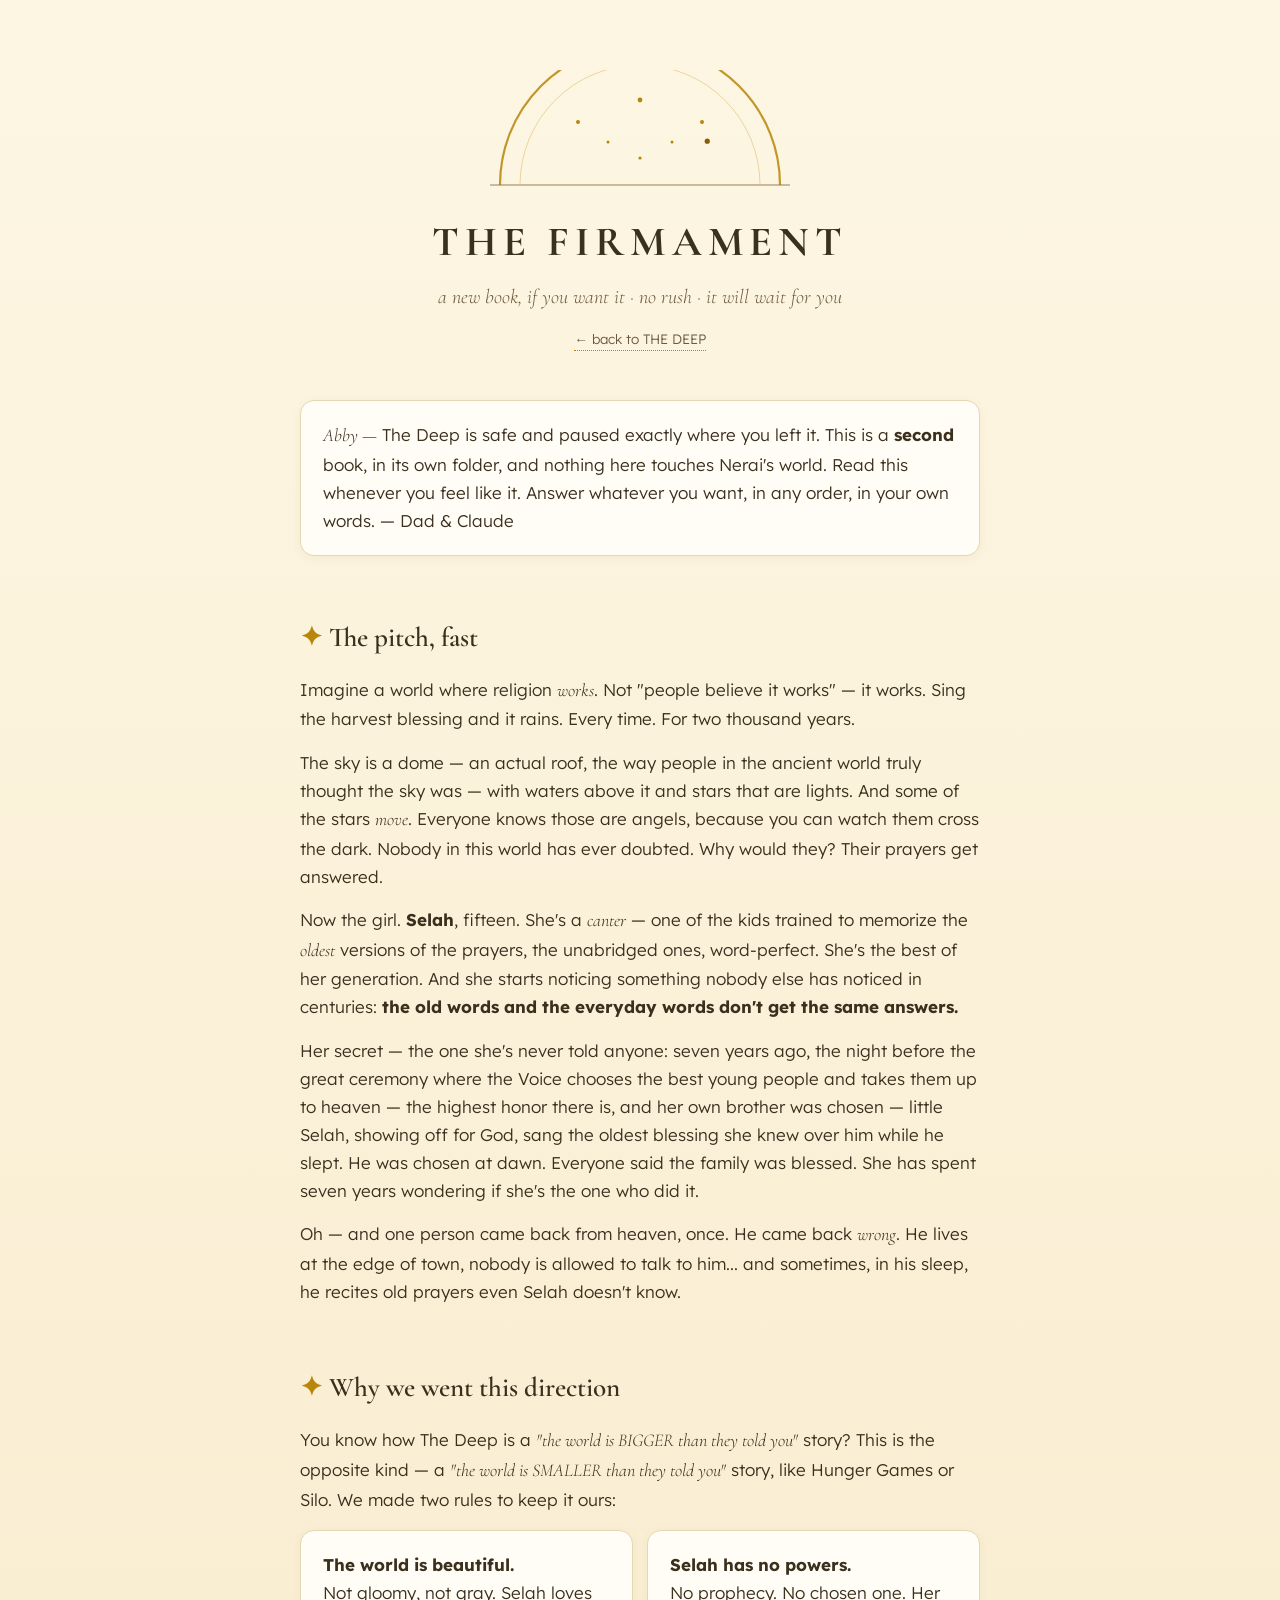
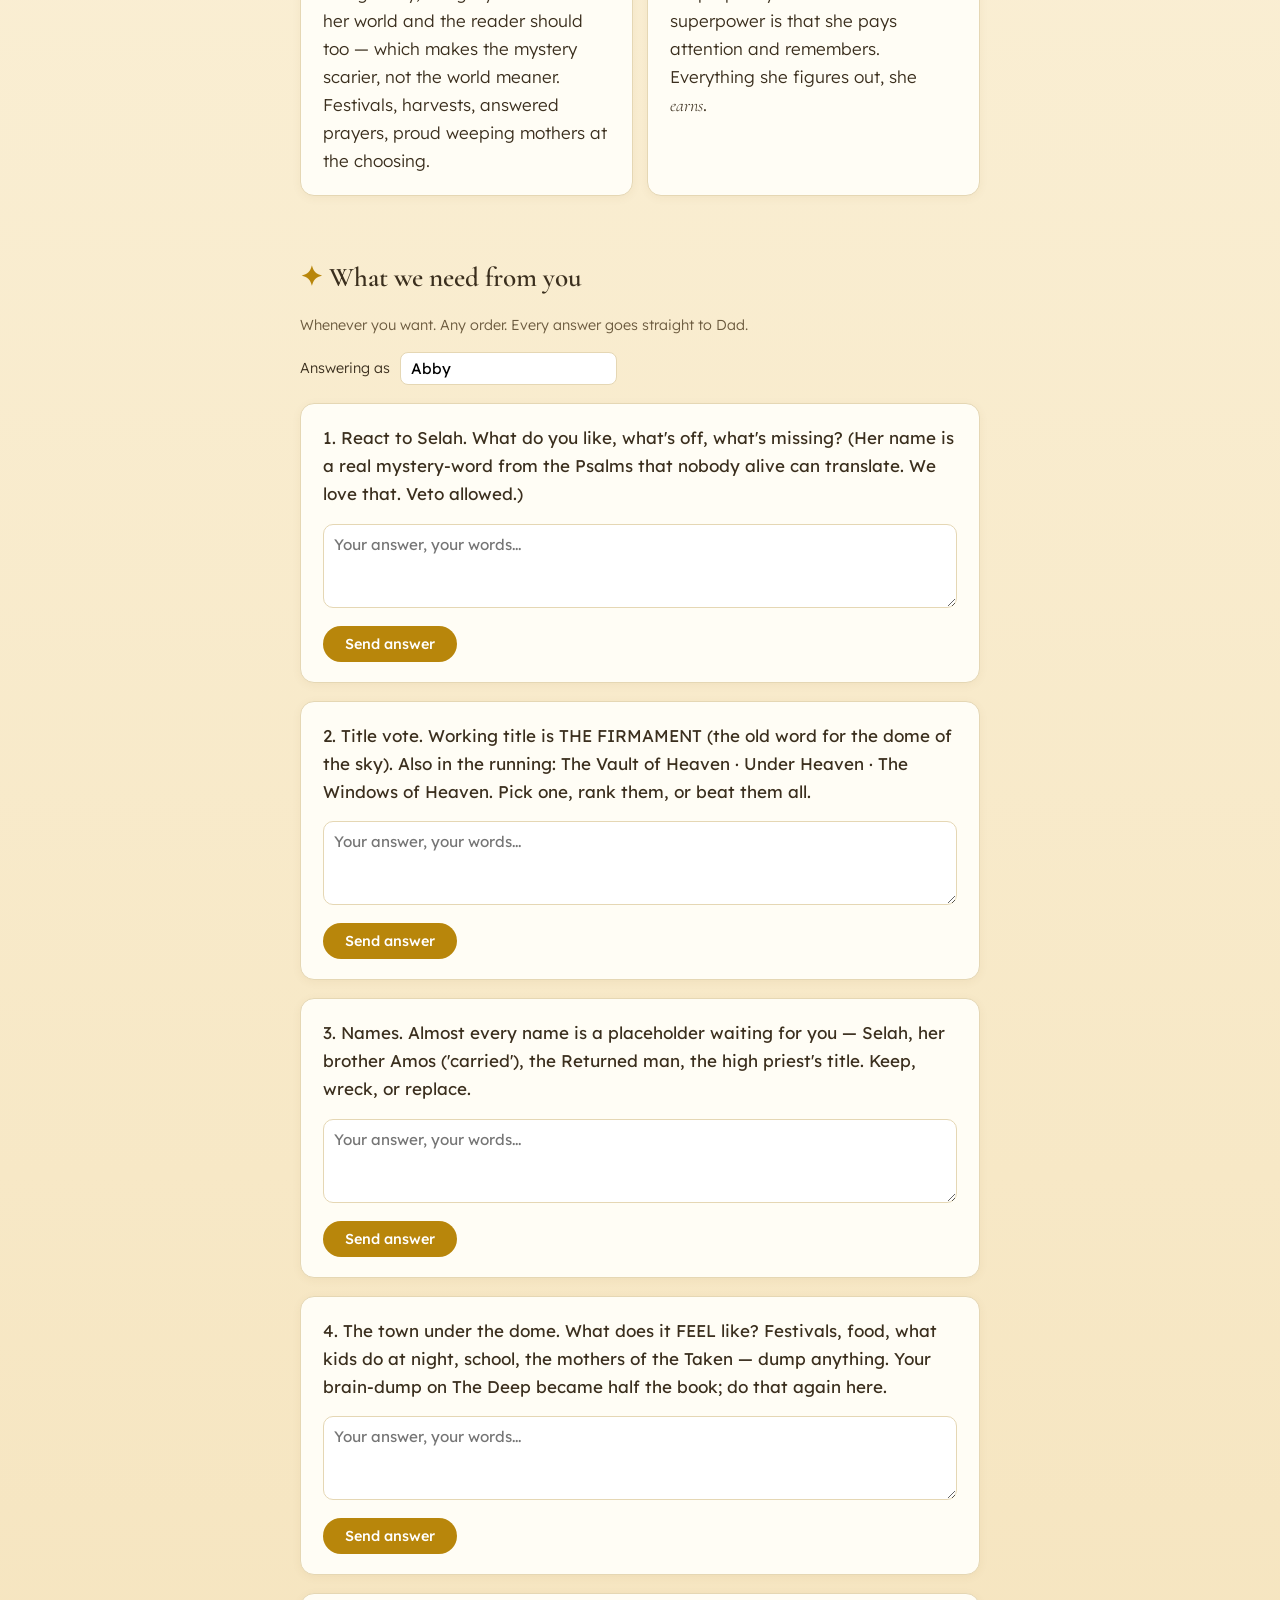
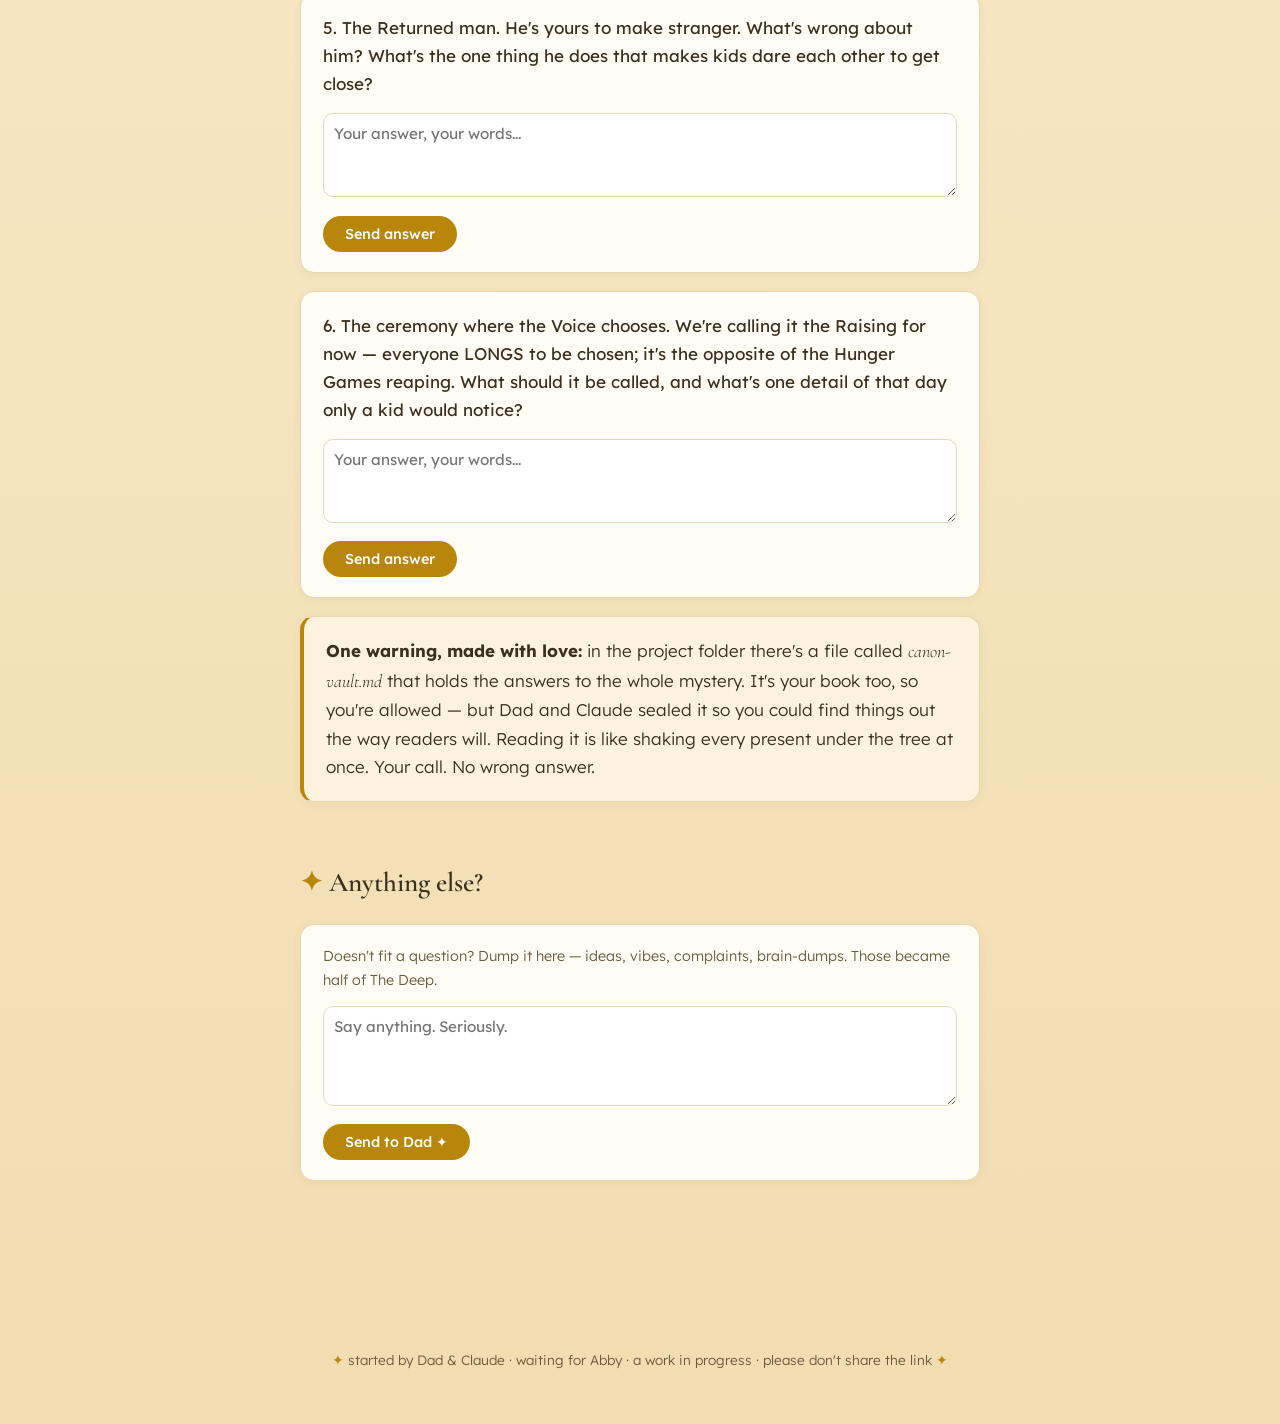
==== firmament/index.html @ 29a5fae6 "Found The Firmament + publish its site page as an alternate for Abby Second series (Branch B): golde" ====
<!DOCTYPE html>
<html lang="en">
<head>
<meta charset="UTF-8">
<meta name="viewport" content="width=device-width, initial-scale=1.0">
<meta name="robots" content="noindex, nofollow">
<meta name="theme-color" content="#f5e6c8">
<title>THE FIRMAMENT — a new book, if you want it</title>
<link rel="preconnect" href="https://fonts.googleapis.com">
<link href="https://fonts.googleapis.com/css2?family=Cormorant+Garamond:ital,wght@0,400;0,500;0,600;0,700;1,400;1,500&family=Lexend:wght@300;400;500;600&display=swap" rel="stylesheet">
<style>
  :root{
    --sky:#fdf6e3; --sky2:#f7e8c6; --dome:#e8d5a3; --ink:#3b2f1e; --ink-soft:#6b5a3e;
    --gold:#b8860b; --gold-soft:#d9b45b; --card:#fffdf5; --line:#e5d7b4; --ok:#2e7d32; --err:#b23b3b;
  }
  *{box-sizing:border-box}
  body{margin:0;background:linear-gradient(180deg,var(--sky) 0%,var(--sky2) 60%,#f2ddb0 100%);color:var(--ink);
    font-family:'Lexend',sans-serif;font-weight:300;line-height:1.65;font-size:17px}
  .wrap{max-width:720px;margin:0 auto;padding:0 20px 80px}
  header.dome{position:relative;text-align:center;padding:70px 20px 30px;overflow:hidden}
  header.dome svg{display:block;margin:0 auto 18px}
  h1{font-family:'Cormorant Garamond',serif;font-weight:700;font-size:2.6rem;letter-spacing:.14em;margin:.2em 0 .1em;color:var(--ink)}
  .sub{font-family:'Cormorant Garamond',serif;font-style:italic;font-size:1.25rem;color:var(--ink-soft);margin:0}
  .backlink{display:inline-block;margin-top:14px;font-size:.85rem;color:var(--ink-soft);text-decoration:none;border-bottom:1px dotted var(--gold)}
  h2{font-family:'Cormorant Garamond',serif;font-weight:600;font-size:1.7rem;margin:2.2em 0 .5em;color:var(--ink)}
  h2 .mark{color:var(--gold)}
  p{margin:.9em 0}
  em{font-family:'Cormorant Garamond',serif;font-size:1.06em}
  .card{background:var(--card);border:1px solid var(--line);border-radius:14px;padding:20px 22px;margin:18px 0;box-shadow:0 2px 10px rgba(120,90,20,.06)}
  .note{font-size:.9rem;color:var(--ink-soft)}
  .vault{border-left:4px solid var(--gold);background:#fbf3dd}
  .who-bar{display:flex;align-items:center;gap:10px;margin:14px 0 6px;font-size:.9rem}
  .who-bar input{border:1px solid var(--line);border-radius:8px;padding:6px 10px;font-family:inherit;font-size:.95rem;background:#fff}
  .q-card p.q{font-weight:400;margin-top:0}
  .q-card textarea{width:100%;min-height:84px;border:1px solid var(--line);border-radius:10px;padding:10px;font-family:inherit;font-size:.95rem;background:#fff;resize:vertical}
  .q-card button, .fb button{margin-top:10px;background:var(--gold);color:#fff;border:none;border-radius:999px;padding:9px 22px;
    font-family:'Lexend',sans-serif;font-weight:500;font-size:.9rem;cursor:pointer}
  .q-card button:hover,.fb button:hover{background:#9a6f09}
  .q-card button:disabled,.fb button:disabled{background:#cbb98a;cursor:default}
  .send-ok{color:var(--ok);font-size:.9rem;margin:.5em 0 0}
  .send-err{color:var(--err);font-size:.9rem;margin:.5em 0 0}
  .answered{opacity:.75}
  .answered .q::after{content:" ✓ answered";color:var(--ok);font-size:.8rem}
  footer{margin-top:70px;text-align:center;font-size:.85rem;color:var(--ink-soft);padding-bottom:40px}
  footer .m{color:var(--gold)}
  .rule-pair{display:grid;gap:14px;margin:16px 0}
  @media(min-width:600px){.rule-pair{grid-template-columns:1fr 1fr}}
</style>
</head>
<body>

<header class="dome">
  <!-- the dome: a hammered vault, fixed lights, and one wandering star -->
  <svg width="300" height="120" viewBox="0 0 300 120" aria-hidden="true">
    <path d="M10 115 A140 140 0 0 1 290 115" fill="none" stroke="#b8860b" stroke-width="2.2" opacity=".85"/>
    <path d="M30 115 A120 120 0 0 1 270 115" fill="none" stroke="#d9b45b" stroke-width="1" opacity=".5"/>
    <line x1="0" y1="115" x2="300" y2="115" stroke="#8a7448" stroke-width="1.4" opacity=".6"/>
    <g fill="#b8860b">
      <circle cx="88" cy="52" r="2"/><circle cx="150" cy="30" r="2.4"/><circle cx="212" cy="52" r="2"/>
      <circle cx="118" cy="72" r="1.5"/><circle cx="182" cy="72" r="1.5"/><circle cx="150" cy="88" r="1.6"/>
    </g>
    <circle cx="245" cy="76" r="2.6" fill="#8a5b0a">
      <animate attributeName="cx" values="245;60;245" dur="26s" repeatCount="indefinite"/>
      <animate attributeName="cy" values="76;44;76" dur="26s" repeatCount="indefinite"/>
    </circle>
  </svg>
  <h1>THE FIRMAMENT</h1>
  <p class="sub">a new book, if you want it · no rush · it will wait for you</p>
  <a class="backlink" href="../index.html">← back to THE DEEP</a>
</header>

<main class="wrap">

  <div class="card">
    <p style="margin:0"><em>Abby —</em> The Deep is safe and paused exactly where you left it. This is a <strong>second</strong> book, in its own folder, and nothing here touches Nerai's world. Read this whenever you feel like it. Answer whatever you want, in any order, in your own words. — Dad &amp; Claude</p>
  </div>

  <h2><span class="mark">✦</span> The pitch, fast</h2>
  <p>Imagine a world where religion <em>works</em>. Not "people believe it works" — it works. Sing the harvest blessing and it rains. Every time. For two thousand years.</p>
  <p>The sky is a dome — an actual roof, the way people in the ancient world truly thought the sky was — with waters above it and stars that are lights. And some of the stars <em>move</em>. Everyone knows those are angels, because you can watch them cross the dark. Nobody in this world has ever doubted. Why would they? Their prayers get answered.</p>
  <p>Now the girl. <strong>Selah</strong>, fifteen. She's a <em>canter</em> — one of the kids trained to memorize the <em>oldest</em> versions of the prayers, the unabridged ones, word-perfect. She's the best of her generation. And she starts noticing something nobody else has noticed in centuries: <strong>the old words and the everyday words don't get the same answers.</strong></p>
  <p>Her secret — the one she's never told anyone: seven years ago, the night before the great ceremony where the Voice chooses the best young people and takes them up to heaven — the highest honor there is, and her own brother was chosen — little Selah, showing off for God, sang the oldest blessing she knew over him while he slept. He was chosen at dawn. Everyone said the family was blessed. She has spent seven years wondering if she's the one who did it.</p>
  <p>Oh — and one person came back from heaven, once. He came back <em>wrong</em>. He lives at the edge of town, nobody is allowed to talk to him... and sometimes, in his sleep, he recites old prayers even Selah doesn't know.</p>

  <h2><span class="mark">✦</span> Why we went this direction</h2>
  <p>You know how The Deep is a <em>"the world is BIGGER than they told you"</em> story? This is the opposite kind — a <em>"the world is SMALLER than they told you"</em> story, like Hunger Games or Silo. We made two rules to keep it ours:</p>
  <div class="rule-pair">
    <div class="card" style="margin:0"><strong>The world is beautiful.</strong><br>Not gloomy, not gray. Selah loves her world and the reader should too — which makes the mystery scarier, not the world meaner. Festivals, harvests, answered prayers, proud weeping mothers at the choosing.</div>
    <div class="card" style="margin:0"><strong>Selah has no powers.</strong><br>No prophecy. No chosen one. Her superpower is that she pays attention and remembers. Everything she figures out, she <em>earns</em>.</div>
  </div>

  <h2><span class="mark">✦</span> What we need from you</h2>
  <p class="note">Whenever you want. Any order. Every answer goes straight to Dad.</p>
  <div class="who-bar"><label for="whoName">Answering as</label><input type="text" id="whoName" value="Abby"></div>
  <div id="questions"></div>

  <div class="card vault">
    <p style="margin:0"><strong>One warning, made with love:</strong> in the project folder there's a file called <em>canon-vault.md</em> that holds the answers to the whole mystery. It's your book too, so you're allowed — but Dad and Claude sealed it so you could find things out the way readers will. Reading it is like shaking every present under the tree at once. Your call. No wrong answer.</p>
  </div>

  <h2><span class="mark">✦</span> Anything else?</h2>
  <div class="card fb">
    <p class="note" style="margin-top:0">Doesn't fit a question? Dump it here — ideas, vibes, complaints, brain-dumps. Those became half of The Deep.</p>
    <textarea id="fbMsg" style="width:100%;min-height:100px;border:1px solid var(--line);border-radius:10px;padding:10px;font-family:inherit;font-size:.95rem;background:#fff;resize:vertical" placeholder="Say anything. Seriously."></textarea>
    <button id="fbSend">Send to Dad ✦</button>
    <div id="fbResult"></div>
  </div>

</main>

<footer>
  <p><span class="m">✦</span> started by Dad &amp; Claude · waiting for Abby · a work in progress · please don't share the link <span class="m">✦</span></p>
</footer>

<script>
(function(){
  var APPS_SCRIPT_URL = "https://script.google.com/macros/s/AKfycbzBoIvvLW5xJDOBWyzQHnHbgkSUzYCORMcQG24d3zp7nS3qVJDOz0YGTCEco9pa4cAT/exec";
  var QUESTIONS = [
    {q:"React to Selah. What do you like, what's off, what's missing? (Her name is a real mystery-word from the Psalms that nobody alive can translate. We love that. Veto allowed.)"},
    {q:"Title vote. Working title is THE FIRMAMENT (the old word for the dome of the sky). Also in the running: The Vault of Heaven · Under Heaven · The Windows of Heaven. Pick one, rank them, or beat them all."},
    {q:"Names. Almost every name is a placeholder waiting for you — Selah, her brother Amos ('carried'), the Returned man, the high priest's title. Keep, wreck, or replace."},
    {q:"The town under the dome. What does it FEEL like? Festivals, food, what kids do at night, school, the mothers of the Taken — dump anything. Your brain-dump on The Deep became half the book; do that again here."},
    {q:"The Returned man. He's yours to make stranger. What's wrong about him? What's the one thing he does that makes kids dare each other to get close?"},
    {q:"The ceremony where the Voice chooses. We're calling it the Raising for now — everyone LONGS to be chosen; it's the opposite of the Hunger Games reaping. What should it be called, and what's one detail of that day only a kid would notice?"}
  ];
  var KEY="firmament-answered";
  function store(){ try{return JSON.parse(localStorage.getItem(KEY))||{};}catch(e){return{};} }
  function mark(id){ var s=store(); s[id]=Date.now(); try{localStorage.setItem(KEY,JSON.stringify(s));}catch(e){} }
  function hashId(s){var h=0;for(var i=0;i<s.length;i++){h=(h*31+s.charCodeAt(i))|0;}return "fq"+Math.abs(h);}
  function post(payload){
    return fetch(APPS_SCRIPT_URL,{method:"POST",headers:{"Content-Type":"text/plain;charset=utf-8"},body:JSON.stringify(payload)})
      .then(function(r){return r.ok;}).catch(function(){return false;});
  }
  var box=document.getElementById("questions");
  QUESTIONS.forEach(function(item,idx){
    var id=hashId(item.q);
    var done=!!store()[id];
    var card=document.createElement("div");
    card.className="card q-card"+(done?" answered":"");
    card.innerHTML='<p class="q">'+(idx+1)+". "+item.q+'</p>'+
      '<textarea placeholder="Your answer, your words..."></textarea>'+
      '<button>Send answer</button><div class="res"></div>';
    box.appendChild(card);
    var btn=card.querySelector("button"), ta=card.querySelector("textarea"), res=card.querySelector(".res");
    btn.addEventListener("click",function(){
      var msg=ta.value.trim();
      if(!msg){res.innerHTML='<p class="send-err">Write a little something first ✦</p>';return;}
      btn.disabled=true;btn.textContent="Sending…";
      post({category:"firmament-answer",page:"firmament",pageTitle:"THE FIRMAMENT — question "+(idx+1),
        who:(document.getElementById("whoName").value.trim()||"Anonymous"),
        moods:[],quote:item.q,message:msg,url:location.href,when:new Date().toISOString()})
      .then(function(ok){
        if(ok){res.innerHTML='<p class="send-ok">Sent! Dad\'s been notified. ✦</p>';ta.value="";mark(id);card.classList.add("answered");}
        else{res.innerHTML='<p class="send-err">Hmm, that didn\'t go through. Tell Dad.</p>';}
        btn.disabled=false;btn.textContent="Send answer";
      });
    });
  });
  document.getElementById("fbSend").addEventListener("click",function(){
    var btn=this,ta=document.getElementById("fbMsg"),res=document.getElementById("fbResult");
    var msg=ta.value.trim();
    if(!msg){res.innerHTML='<p class="send-err">Write a little something first ✦</p>';return;}
    btn.disabled=true;btn.textContent="Sending…";
    post({category:"firmament-feedback",page:"firmament",pageTitle:"THE FIRMAMENT — open dump",
      who:(document.getElementById("whoName").value.trim()||"Anonymous"),
      moods:[],quote:"",message:msg,url:location.href,when:new Date().toISOString()})
    .then(function(ok){
      if(ok){res.innerHTML='<p class="send-ok">Sent! Dad\'s been notified. ✦</p>';ta.value="";}
      else{res.innerHTML='<p class="send-err">Hmm, that didn\'t go through. Tell Dad.</p>';}
      btn.disabled=false;btn.textContent="Send to Dad ✦";
    });
  });
})();
</script>
</body>
</html>
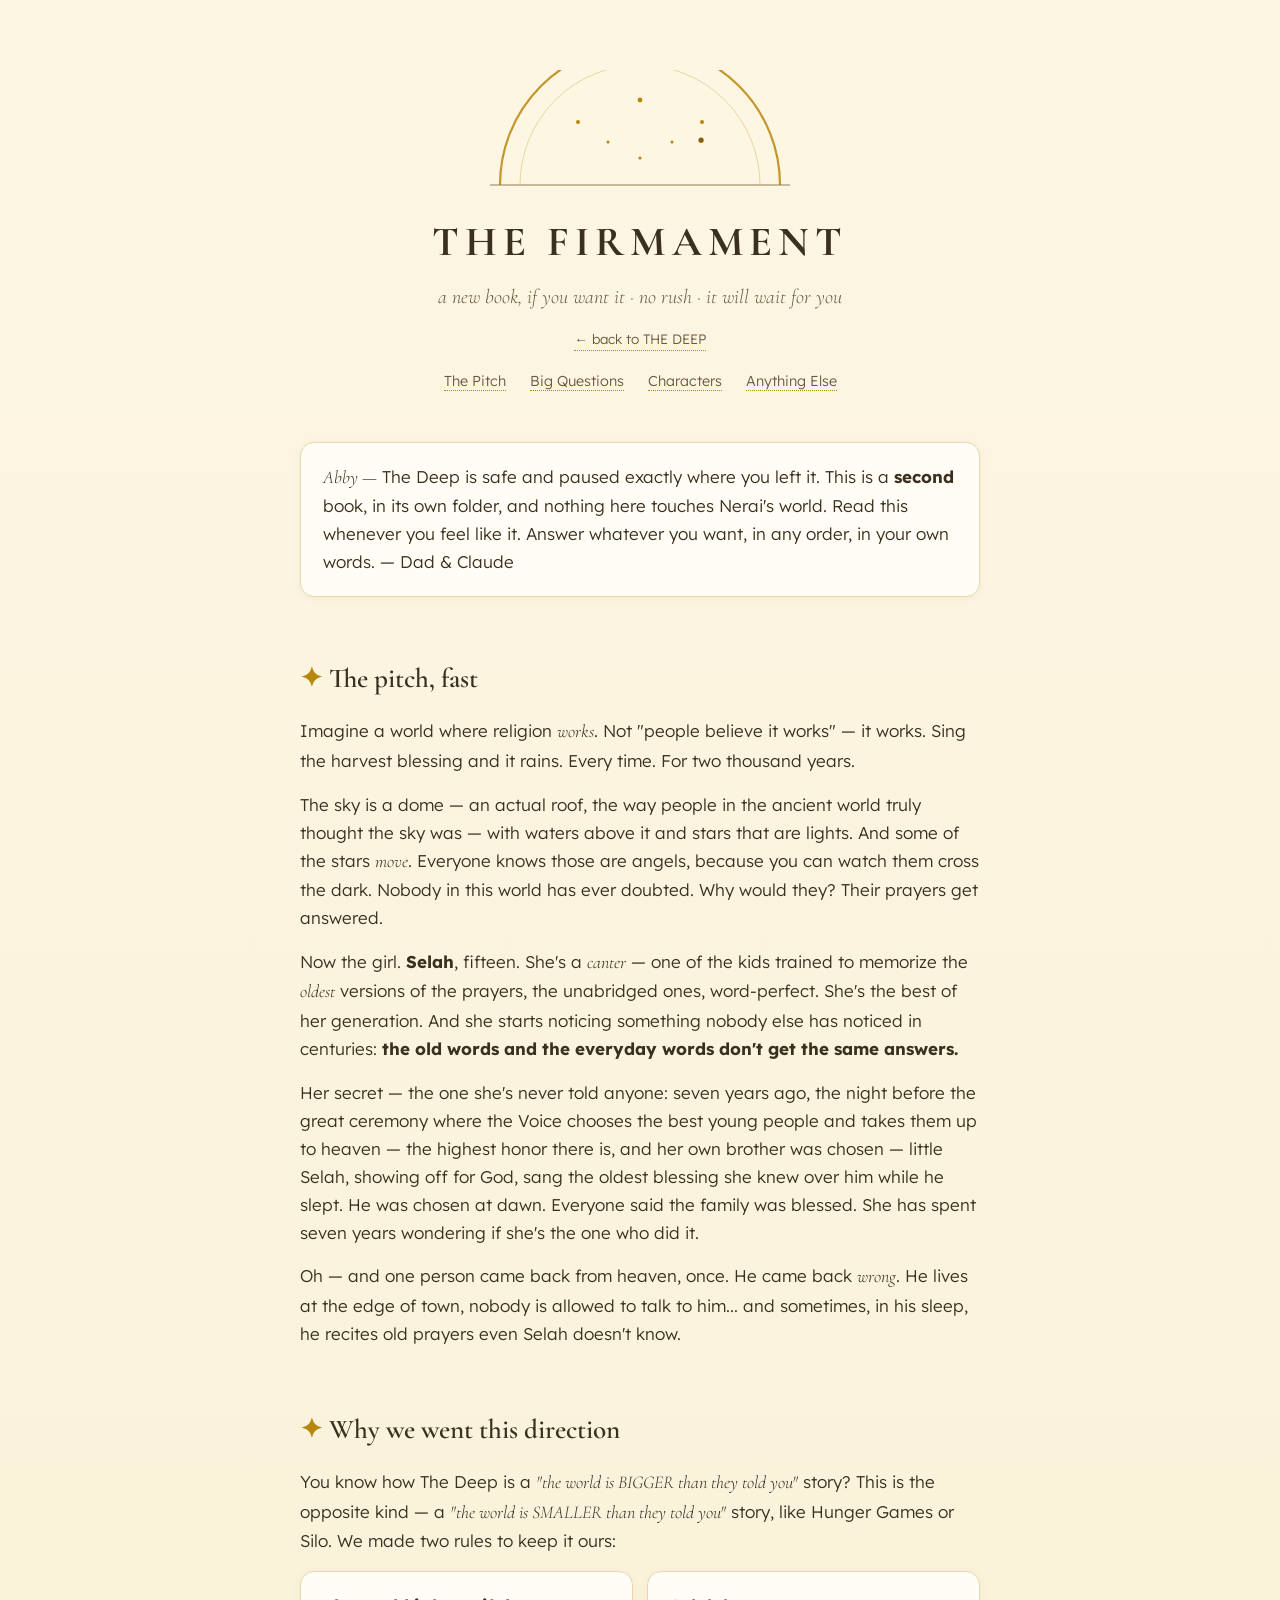
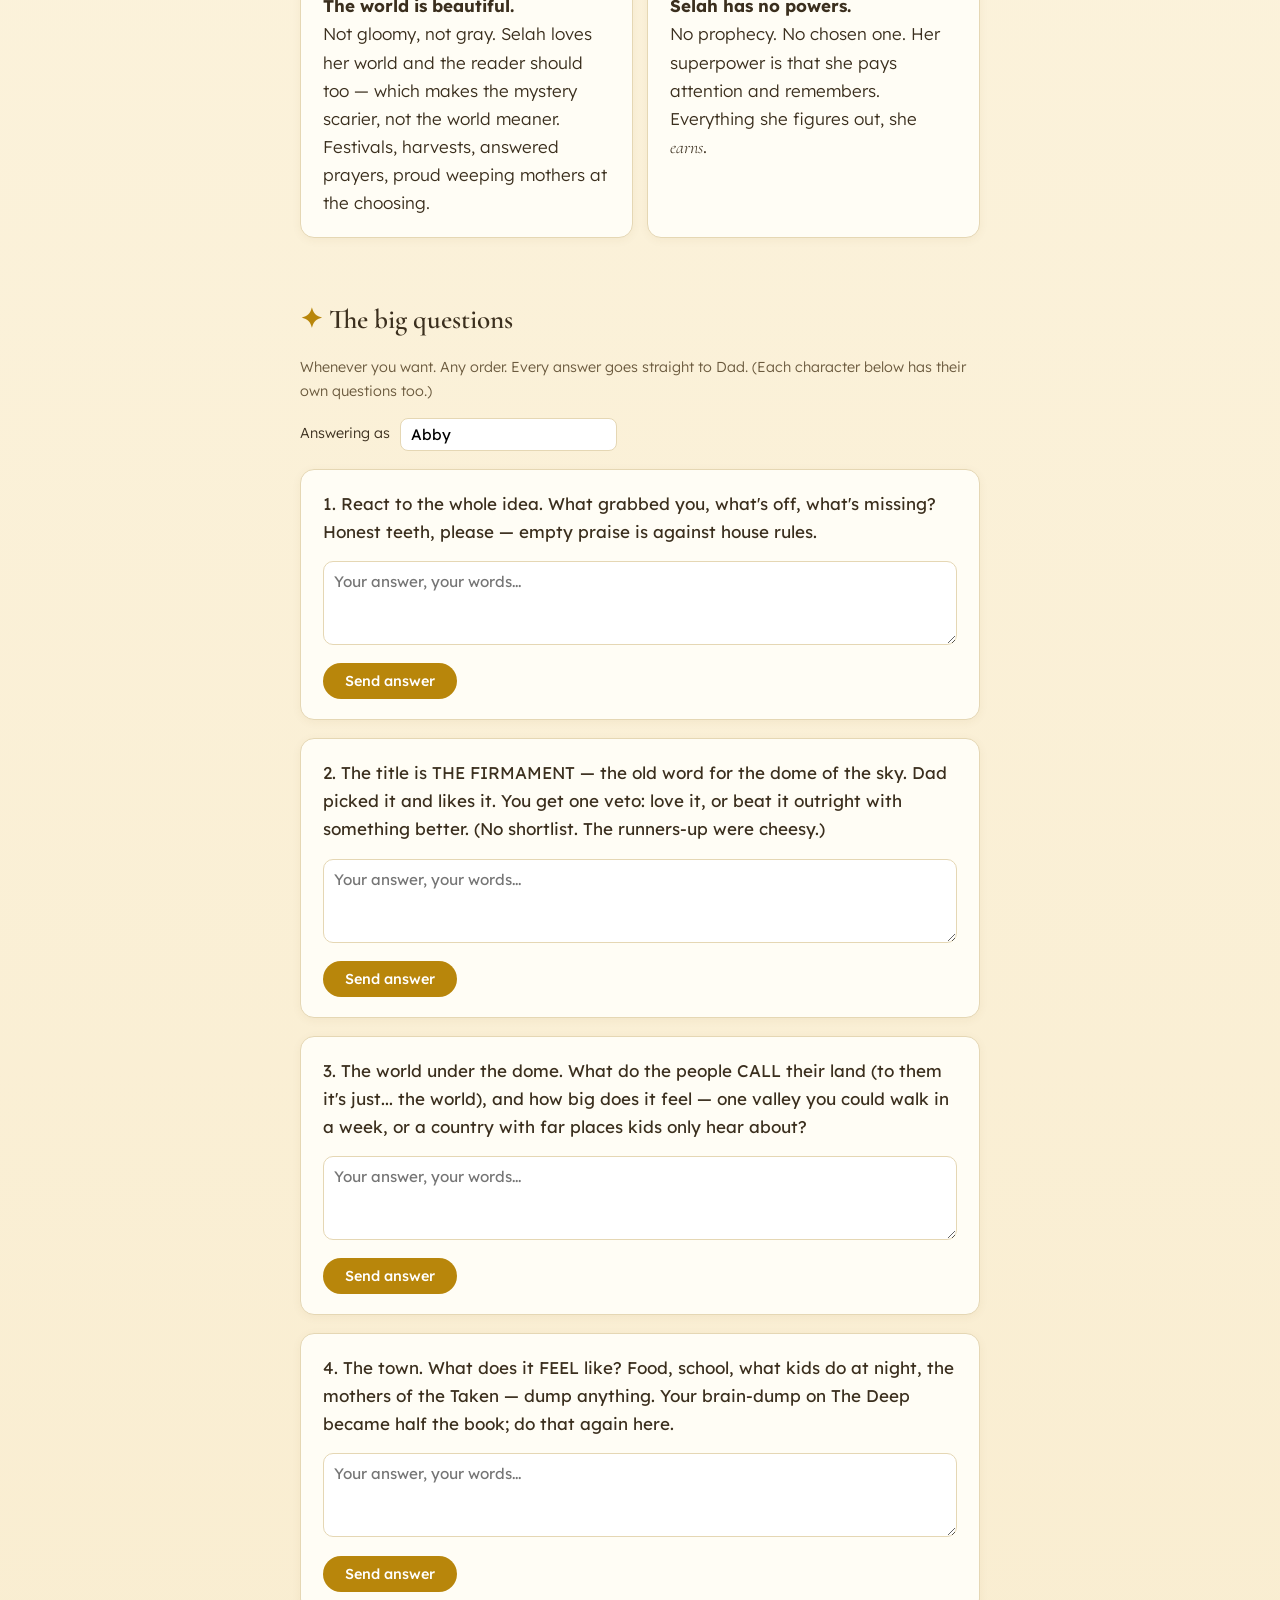
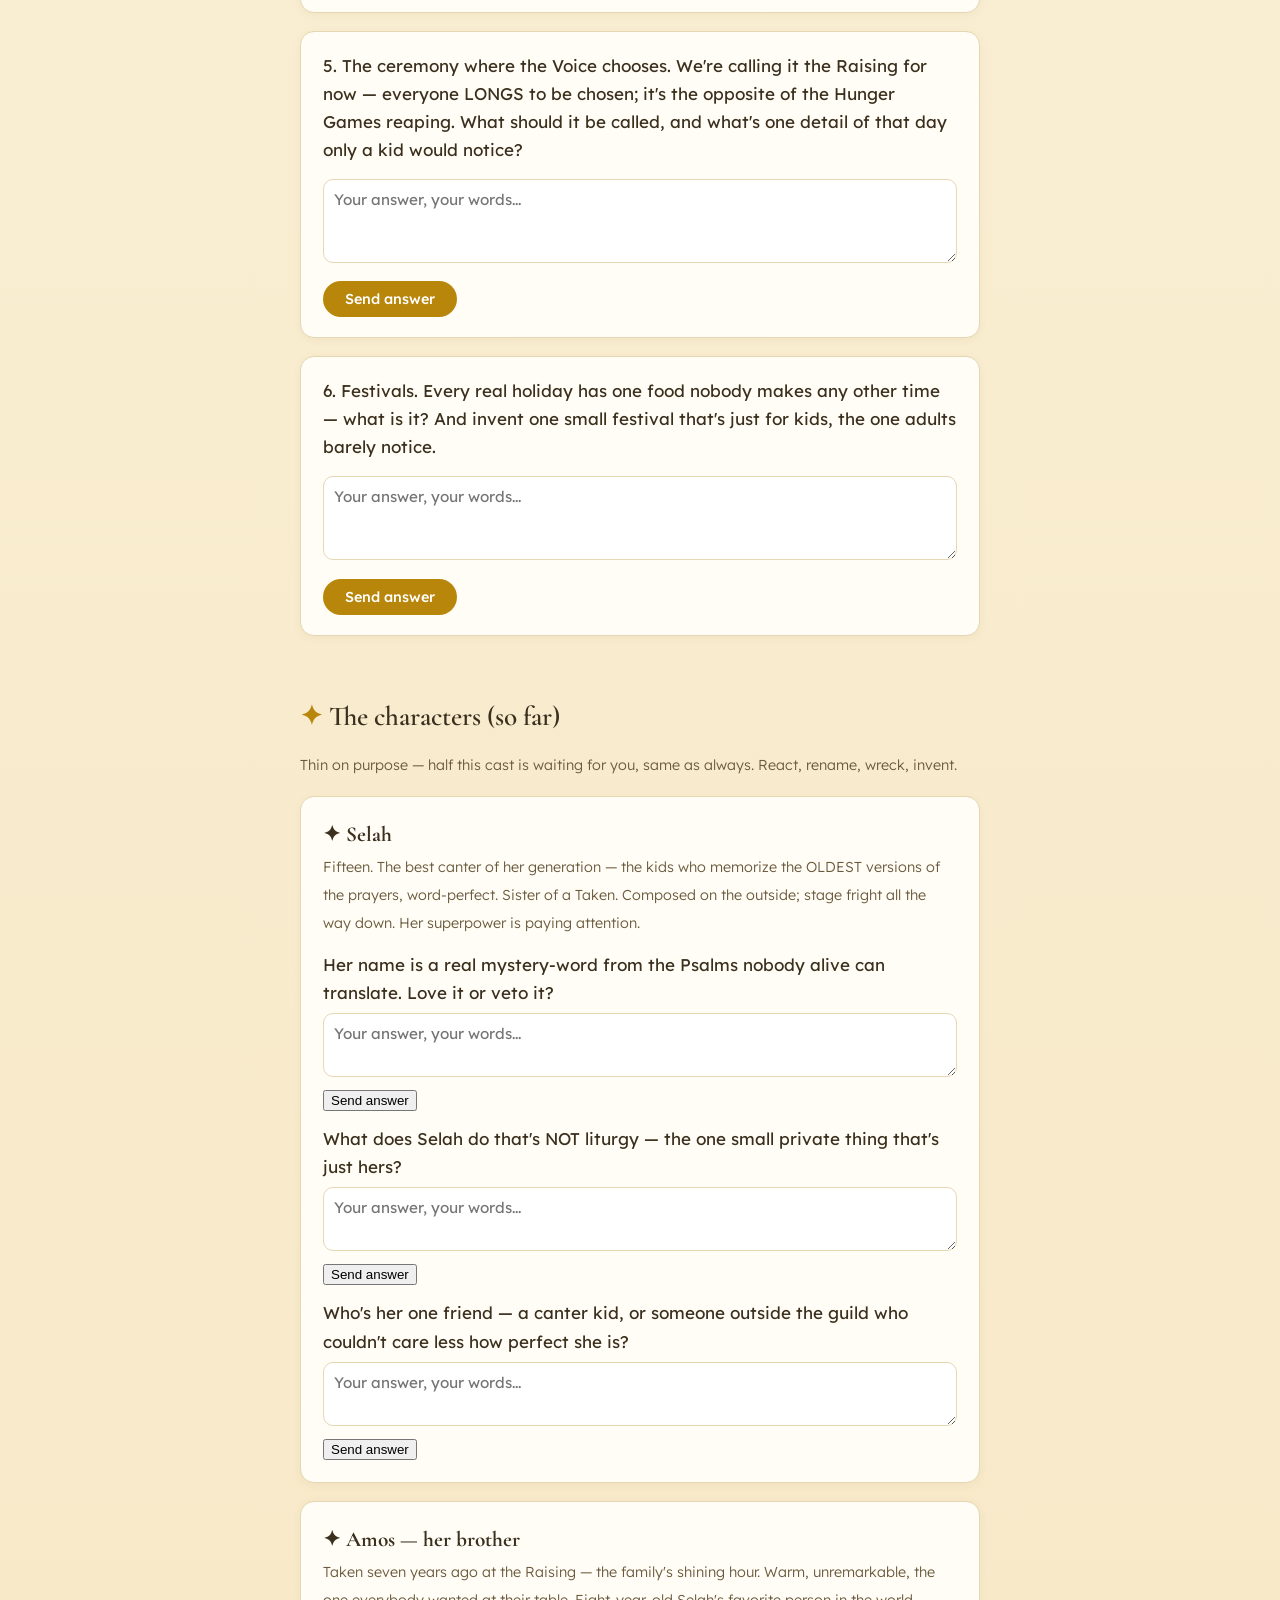
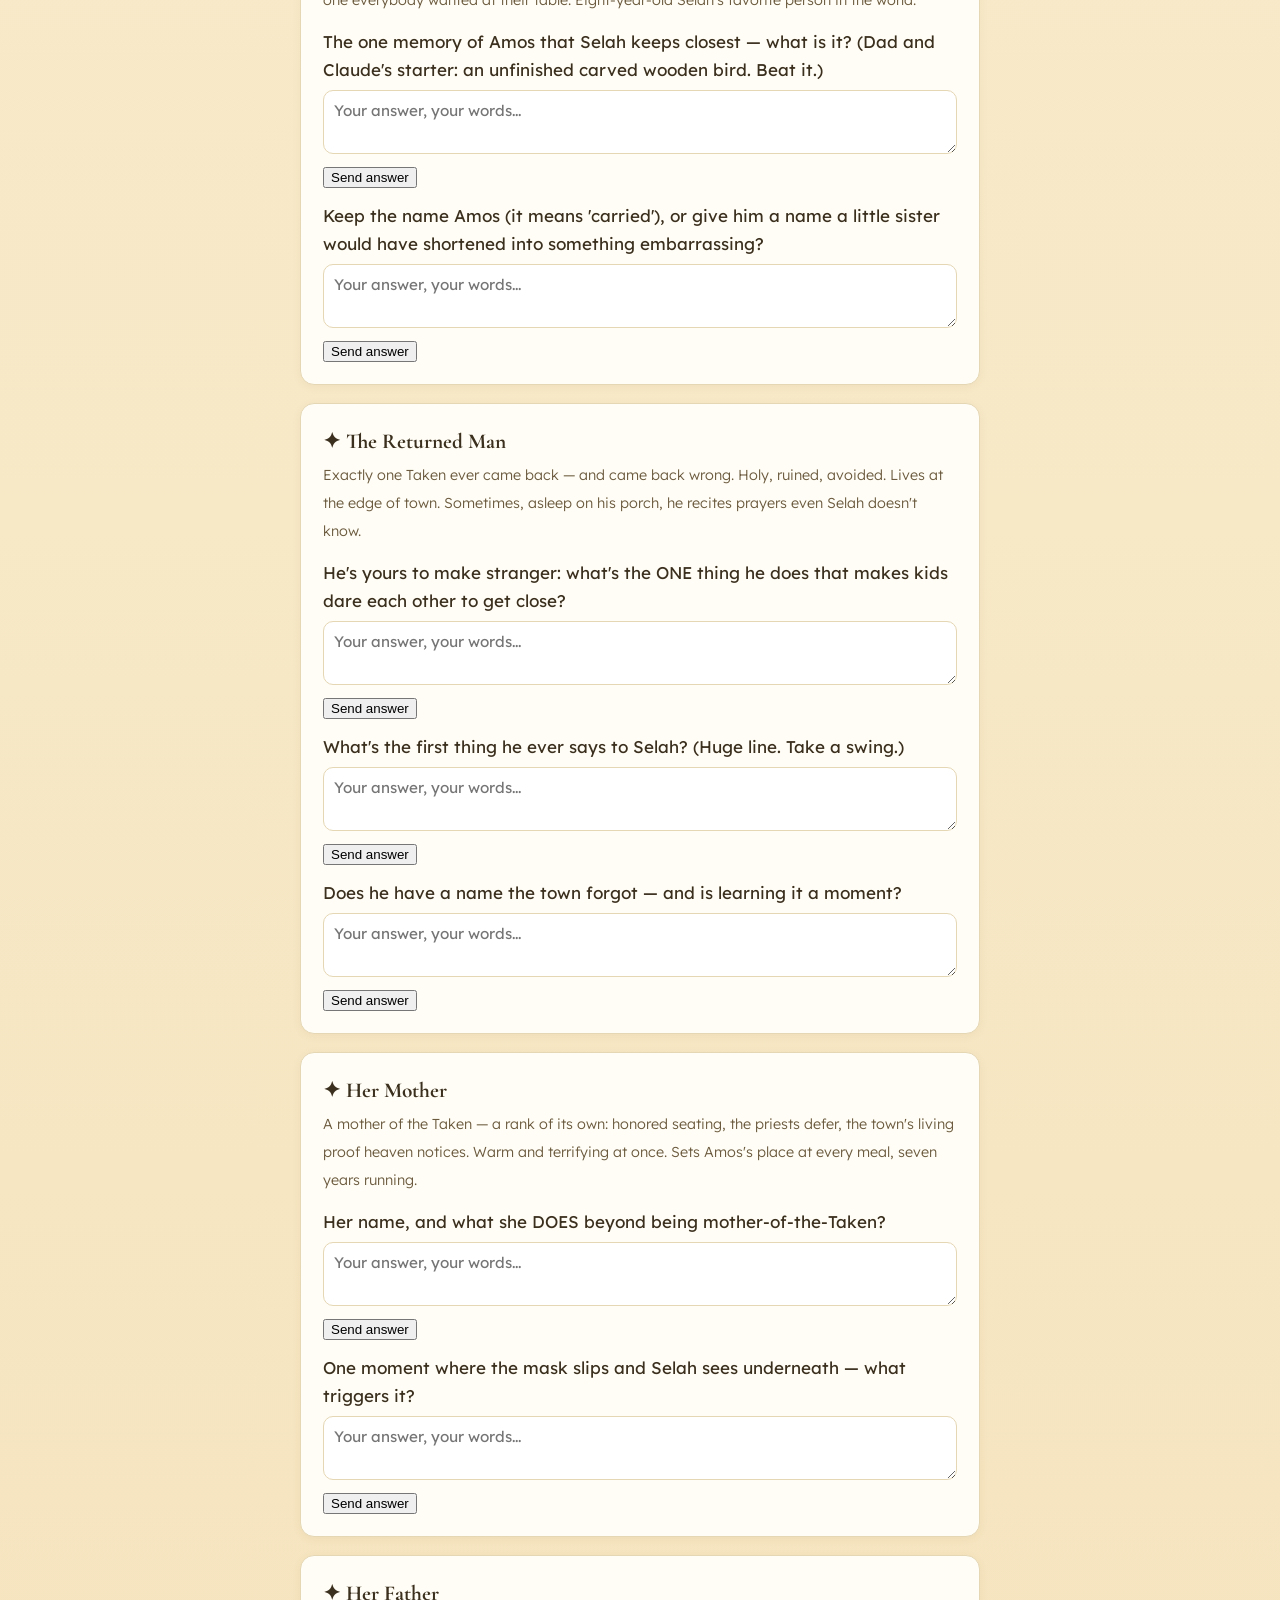
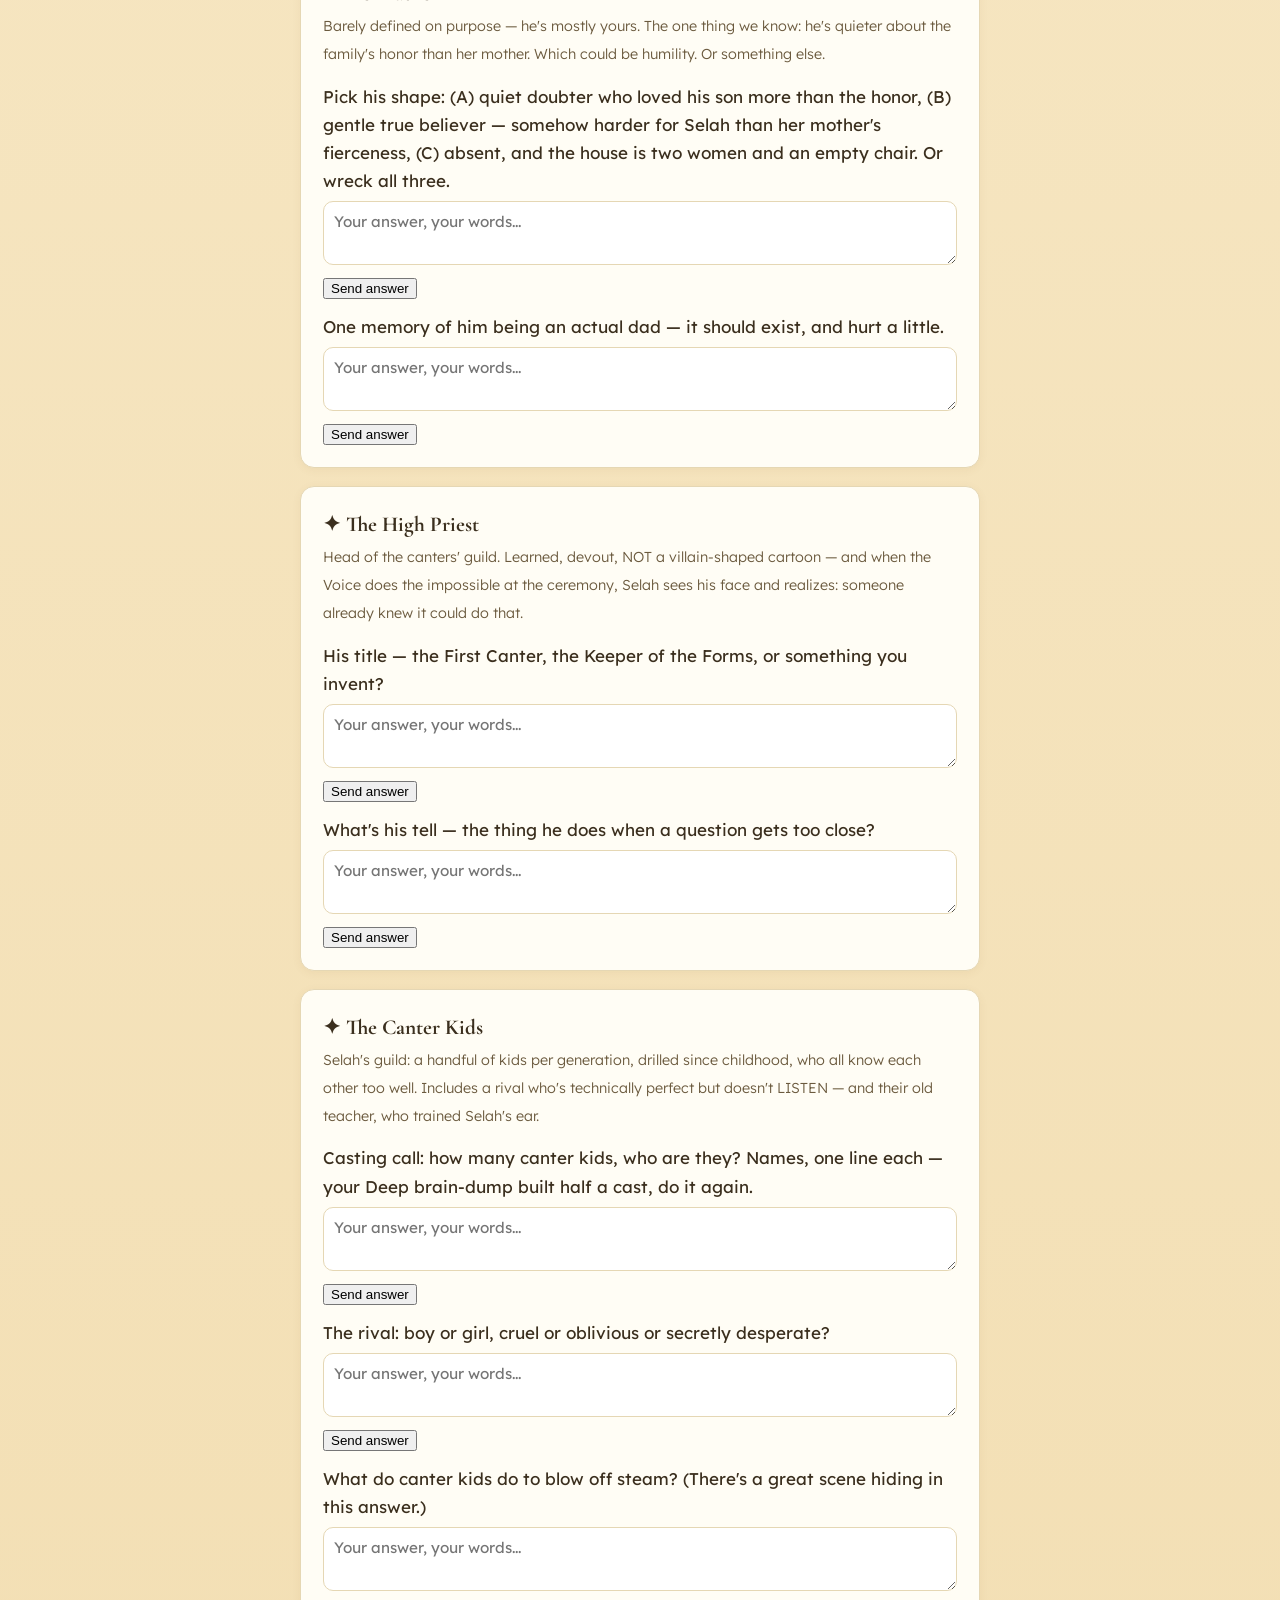
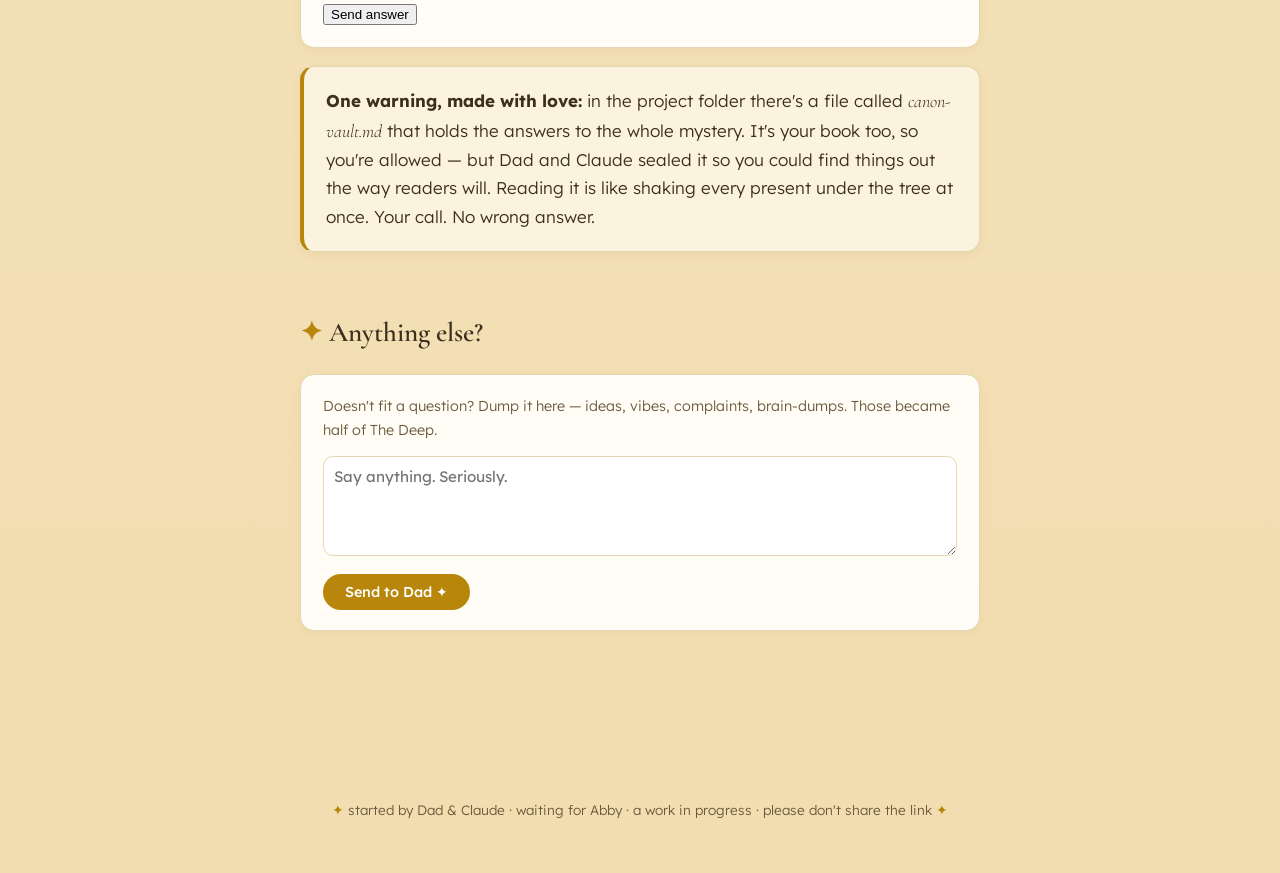
==== commit 5a8ab8ac: "The Firmament: full project structure + site page for Abby Second series founded in one day: premise" ====
--- a/firmament/index.html
+++ b/firmament/index.html
@@ -67,6 +67,12 @@
   <h1>THE FIRMAMENT</h1>
   <p class="sub">a new book, if you want it · no rush · it will wait for you</p>
   <a class="backlink" href="../index.html">← back to THE DEEP</a>
+  <nav style="margin-top:18px;font-size:.9rem">
+    <a href="#pitch" style="color:var(--ink-soft);text-decoration:none;margin:0 10px;border-bottom:1px dotted var(--gold)">The Pitch</a>
+    <a href="#bigq" style="color:var(--ink-soft);text-decoration:none;margin:0 10px;border-bottom:1px dotted var(--gold)">Big Questions</a>
+    <a href="#characters" style="color:var(--ink-soft);text-decoration:none;margin:0 10px;border-bottom:1px dotted var(--gold)">Characters</a>
+    <a href="#dump" style="color:var(--ink-soft);text-decoration:none;margin:0 10px;border-bottom:1px dotted var(--gold)">Anything Else</a>
+  </nav>
 </header>
 
 <main class="wrap">
@@ -75,7 +81,7 @@
     <p style="margin:0"><em>Abby —</em> The Deep is safe and paused exactly where you left it. This is a <strong>second</strong> book, in its own folder, and nothing here touches Nerai's world. Read this whenever you feel like it. Answer whatever you want, in any order, in your own words. — Dad &amp; Claude</p>
   </div>
 
-  <h2><span class="mark">✦</span> The pitch, fast</h2>
+  <h2 id="pitch"><span class="mark">✦</span> The pitch, fast</h2>
   <p>Imagine a world where religion <em>works</em>. Not "people believe it works" — it works. Sing the harvest blessing and it rains. Every time. For two thousand years.</p>
   <p>The sky is a dome — an actual roof, the way people in the ancient world truly thought the sky was — with waters above it and stars that are lights. And some of the stars <em>move</em>. Everyone knows those are angels, because you can watch them cross the dark. Nobody in this world has ever doubted. Why would they? Their prayers get answered.</p>
   <p>Now the girl. <strong>Selah</strong>, fifteen. She's a <em>canter</em> — one of the kids trained to memorize the <em>oldest</em> versions of the prayers, the unabridged ones, word-perfect. She's the best of her generation. And she starts noticing something nobody else has noticed in centuries: <strong>the old words and the everyday words don't get the same answers.</strong></p>
@@ -89,16 +95,20 @@
     <div class="card" style="margin:0"><strong>Selah has no powers.</strong><br>No prophecy. No chosen one. Her superpower is that she pays attention and remembers. Everything she figures out, she <em>earns</em>.</div>
   </div>
 
-  <h2><span class="mark">✦</span> What we need from you</h2>
-  <p class="note">Whenever you want. Any order. Every answer goes straight to Dad.</p>
+  <h2 id="bigq"><span class="mark">✦</span> The big questions</h2>
+  <p class="note">Whenever you want. Any order. Every answer goes straight to Dad. (Each character below has their own questions too.)</p>
   <div class="who-bar"><label for="whoName">Answering as</label><input type="text" id="whoName" value="Abby"></div>
   <div id="questions"></div>
 
+  <h2 id="characters"><span class="mark">✦</span> The characters (so far)</h2>
+  <p class="note">Thin on purpose — half this cast is waiting for you, same as always. React, rename, wreck, invent.</p>
+  <div id="charCards"></div>
+
   <div class="card vault">
     <p style="margin:0"><strong>One warning, made with love:</strong> in the project folder there's a file called <em>canon-vault.md</em> that holds the answers to the whole mystery. It's your book too, so you're allowed — but Dad and Claude sealed it so you could find things out the way readers will. Reading it is like shaking every present under the tree at once. Your call. No wrong answer.</p>
   </div>
 
-  <h2><span class="mark">✦</span> Anything else?</h2>
+  <h2 id="dump"><span class="mark">✦</span> Anything else?</h2>
   <div class="card fb">
     <p class="note" style="margin-top:0">Doesn't fit a question? Dump it here — ideas, vibes, complaints, brain-dumps. Those became half of The Deep.</p>
     <textarea id="fbMsg" style="width:100%;min-height:100px;border:1px solid var(--line);border-radius:10px;padding:10px;font-family:inherit;font-size:.95rem;background:#fff;resize:vertical" placeholder="Say anything. Seriously."></textarea>
@@ -116,12 +126,45 @@
 (function(){
   var APPS_SCRIPT_URL = "https://script.google.com/macros/s/AKfycbzBoIvvLW5xJDOBWyzQHnHbgkSUzYCORMcQG24d3zp7nS3qVJDOz0YGTCEco9pa4cAT/exec";
   var QUESTIONS = [
-    {q:"React to Selah. What do you like, what's off, what's missing? (Her name is a real mystery-word from the Psalms that nobody alive can translate. We love that. Veto allowed.)"},
-    {q:"Title vote. Working title is THE FIRMAMENT (the old word for the dome of the sky). Also in the running: The Vault of Heaven · Under Heaven · The Windows of Heaven. Pick one, rank them, or beat them all."},
-    {q:"Names. Almost every name is a placeholder waiting for you — Selah, her brother Amos ('carried'), the Returned man, the high priest's title. Keep, wreck, or replace."},
-    {q:"The town under the dome. What does it FEEL like? Festivals, food, what kids do at night, school, the mothers of the Taken — dump anything. Your brain-dump on The Deep became half the book; do that again here."},
-    {q:"The Returned man. He's yours to make stranger. What's wrong about him? What's the one thing he does that makes kids dare each other to get close?"},
-    {q:"The ceremony where the Voice chooses. We're calling it the Raising for now — everyone LONGS to be chosen; it's the opposite of the Hunger Games reaping. What should it be called, and what's one detail of that day only a kid would notice?"}
+    {q:"React to the whole idea. What grabbed you, what's off, what's missing? Honest teeth, please — empty praise is against house rules."},
+    {q:"The title is THE FIRMAMENT — the old word for the dome of the sky. Dad picked it and likes it. You get one veto: love it, or beat it outright with something better. (No shortlist. The runners-up were cheesy.)"},
+    {q:"The world under the dome. What do the people CALL their land (to them it's just... the world), and how big does it feel — one valley you could walk in a week, or a country with far places kids only hear about?"},
+    {q:"The town. What does it FEEL like? Food, school, what kids do at night, the mothers of the Taken — dump anything. Your brain-dump on The Deep became half the book; do that again here."},
+    {q:"The ceremony where the Voice chooses. We're calling it the Raising for now — everyone LONGS to be chosen; it's the opposite of the Hunger Games reaping. What should it be called, and what's one detail of that day only a kid would notice?"},
+    {q:"Festivals. Every real holiday has one food nobody makes any other time — what is it? And invent one small festival that's just for kids, the one adults barely notice."}
+  ];
+  var CHARACTERS = [
+    {name:"Selah", role:"Fifteen. The best canter of her generation — the kids who memorize the OLDEST versions of the prayers, word-perfect. Sister of a Taken. Composed on the outside; stage fright all the way down. Her superpower is paying attention.", questions:[
+      "Her name is a real mystery-word from the Psalms nobody alive can translate. Love it or veto it?",
+      "What does Selah do that's NOT liturgy — the one small private thing that's just hers?",
+      "Who's her one friend — a canter kid, or someone outside the guild who couldn't care less how perfect she is?"
+    ]},
+    {name:"Amos — her brother", role:"Taken seven years ago at the Raising — the family's shining hour. Warm, unremarkable, the one everybody wanted at their table. Eight-year-old Selah's favorite person in the world.", questions:[
+      "The one memory of Amos that Selah keeps closest — what is it? (Dad and Claude's starter: an unfinished carved wooden bird. Beat it.)",
+      "Keep the name Amos (it means 'carried'), or give him a name a little sister would have shortened into something embarrassing?"
+    ]},
+    {name:"The Returned Man", role:"Exactly one Taken ever came back — and came back wrong. Holy, ruined, avoided. Lives at the edge of town. Sometimes, asleep on his porch, he recites prayers even Selah doesn't know.", questions:[
+      "He's yours to make stranger: what's the ONE thing he does that makes kids dare each other to get close?",
+      "What's the first thing he ever says to Selah? (Huge line. Take a swing.)",
+      "Does he have a name the town forgot — and is learning it a moment?"
+    ]},
+    {name:"Her Mother", role:"A mother of the Taken — a rank of its own: honored seating, the priests defer, the town's living proof heaven notices. Warm and terrifying at once. Sets Amos's place at every meal, seven years running.", questions:[
+      "Her name, and what she DOES beyond being mother-of-the-Taken?",
+      "One moment where the mask slips and Selah sees underneath — what triggers it?"
+    ]},
+    {name:"Her Father", role:"Barely defined on purpose — he's mostly yours. The one thing we know: he's quieter about the family's honor than her mother. Which could be humility. Or something else.", questions:[
+      "Pick his shape: (A) quiet doubter who loved his son more than the honor, (B) gentle true believer — somehow harder for Selah than her mother's fierceness, (C) absent, and the house is two women and an empty chair. Or wreck all three.",
+      "One memory of him being an actual dad — it should exist, and hurt a little."
+    ]},
+    {name:"The High Priest", role:"Head of the canters' guild. Learned, devout, NOT a villain-shaped cartoon — and when the Voice does the impossible at the ceremony, Selah sees his face and realizes: someone already knew it could do that.", questions:[
+      "His title — the First Canter, the Keeper of the Forms, or something you invent?",
+      "What's his tell — the thing he does when a question gets too close?"
+    ]},
+    {name:"The Canter Kids", role:"Selah's guild: a handful of kids per generation, drilled since childhood, who all know each other too well. Includes a rival who's technically perfect but doesn't LISTEN — and their old teacher, who trained Selah's ear.", questions:[
+      "Casting call: how many canter kids, who are they? Names, one line each — your Deep brain-dump built half a cast, do it again.",
+      "The rival: boy or girl, cruel or oblivious or secretly desperate?",
+      "What do canter kids do to blow off steam? (There's a great scene hiding in this answer.)"
+    ]}
   ];
   var KEY="firmament-answered";
   function store(){ try{return JSON.parse(localStorage.getItem(KEY))||{};}catch(e){return{};} }
@@ -156,6 +199,34 @@
       });
     });
   });
+  var cbox=document.getElementById("charCards");
+  CHARACTERS.forEach(function(ch){
+    var card=document.createElement("div");
+    card.className="card";
+    var html='<p style="margin-top:0"><strong style="font-family:\'Cormorant Garamond\',serif;font-size:1.25em">✦ '+ch.name+'</strong><br><span class="note">'+ch.role+'</span></p>';
+    ch.questions.forEach(function(q,qi){ html+='<div class="cq" data-i="'+qi+'" style="margin-top:12px"><p class="q" style="margin:0 0 6px;font-weight:400">'+q+'</p><textarea placeholder="Your answer, your words..." style="width:100%;min-height:64px;border:1px solid var(--line);border-radius:10px;padding:10px;font-family:inherit;font-size:.95rem;background:#fff;resize:vertical"></textarea><button>Send answer</button><div class="res"></div></div>'; });
+    card.innerHTML=html;
+    cbox.appendChild(card);
+    card.querySelectorAll(".cq").forEach(function(block){
+      var q=ch.questions[parseInt(block.dataset.i,10)];
+      var id=hashId(ch.name+"|"+q);
+      if(store()[id]){block.classList.add("answered");}
+      var btn=block.querySelector("button"),ta=block.querySelector("textarea"),res=block.querySelector(".res");
+      btn.addEventListener("click",function(){
+        var msg=ta.value.trim();
+        if(!msg){res.innerHTML='<p class="send-err">Write a little something first ✦</p>';return;}
+        btn.disabled=true;btn.textContent="Sending…";
+        post({category:"firmament-answer",page:"firmament",pageTitle:"THE FIRMAMENT — "+ch.name,
+          who:(document.getElementById("whoName").value.trim()||"Anonymous"),
+          moods:[],quote:q,message:msg,url:location.href,when:new Date().toISOString()})
+        .then(function(ok){
+          if(ok){res.innerHTML='<p class="send-ok">Sent! Dad\'s been notified. ✦</p>';ta.value="";mark(id);block.classList.add("answered");}
+          else{res.innerHTML='<p class="send-err">Hmm, that didn\'t go through. Tell Dad.</p>';}
+          btn.disabled=false;btn.textContent="Send answer";
+        });
+      });
+    });
+  });
   document.getElementById("fbSend").addEventListener("click",function(){
     var btn=this,ta=document.getElementById("fbMsg"),res=document.getElementById("fbResult");
     var msg=ta.value.trim();
